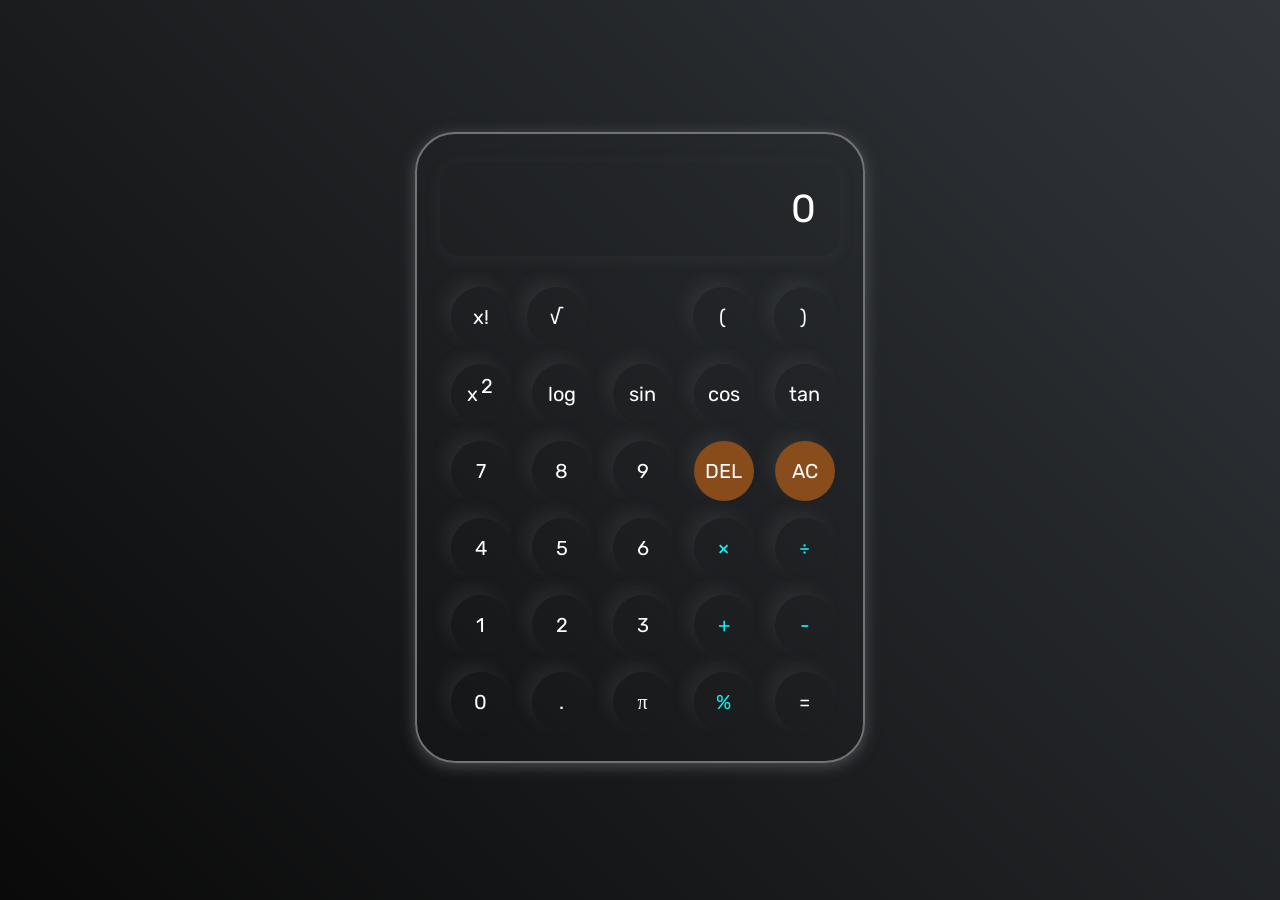
==== Calculator_Abhi/index.html @ d4b333bd "Add files via upload" ====
<!DOCTYPE html>
<html lang="en">

<head>
    <meta charset="UTF-8">
    <meta name="viewport" content="width=device-width, initial-scale=1.0">
    <title>Scientific Calculator Created By Abhijit</title>
  
        <link rel="stylesheet " href="style.css">
</head>
   


<body>

    <div class="Calculator">
        <div class="display">
            <input id="screen" class="myinput"type="text" placeholder="0">
        </div>

       
           

            <div class="abhi">
                <div class="grid-container">
                    <div class="left-column">
                    <button onclick="fact()">x!</button>
                    <button onclick="sqrt()" style="margin-left: 8px;">√</button>
                    </div>
                    <div class="right-column">
                      
                    <button class="btn">(</button>
                    &nbsp;
                    <button class="btn">)</button>
                    
                </div>
                </div>
                <div>
                    <button onclick="pow()">x <span style="position: relative; bottom: .4em; right: .1em;">2</span>
                    </button>
                <button onclick="log()">log</button>
                <button onclick="sin()">sin</button>
                
                <button onclick="cos()">cos</button>
                <button onclick="tan()">tan</button>
            </div>
          
            <div>
               
                
                <button class="btn">7</button>
                <button class="btn">8</button>
                <button class="btn">9</button>
                <button id="ce" onclick="backspc()"class="del">DEL</button>
                <button id="ac" onclick="screen.value=''"class="ac">AC</button>
               
            </div>

            <div>
                
                
                <button class="btn">4</button>
                <button class="btn">5</button>
                <button class="btn">6</button>
                <button class="btn"id="gadai">×</button>
                <button class="btn"id="gadai">÷</button>
            </div>

            <div>
                <button class="btn">1</button>
                <button class="btn">2</button>
                <button class="btn">3</button>
                <button class="btn"id="gadai">+</button>
                <button class="btn"id="gadai">-</button>
            </div>

            <div>
                <button class="btn">0</button>
                <button class="btn">.</button>
                <button onclick="pi()">π</button>
                
                <button class="btn"id="gadai">%</button>
                <button id="eval" onclick="screen.value=eval(screen.value)">=</button>
                
            </div>
        </div>
    </div>

<script src="script.js">
</script>
</body>
</html>
---- Calculator_Abhi/style.css ----
@import url('https://fonts.googleapis.com/css2?family=Quicksand:wght@300&family=Roboto+Mono&family=Rubik:wght@500&display=swap');
*{
    margin: 0;
    padding: 0;
    box-sizing: border-box;
    font-family: Rubik;
    
   }
   body{
    width: 100%;
    height: 100vh;
    display: flex;
    justify-content: center;
    align-items: center;
    background: linear-gradient(45deg, #0a0a0a , #31353a);
   }
   .Calculator{
    border: 2px solid #717377;
    box-shadow: 0px 3px 15px rgba(113,115,119,0.6);
    border-radius: 40px;
    background: transparent;
    margin-bottom: 6px;
   }
   .display{
    padding: 13px;
    padding-top: 10px;
   }
    .abhi{
        padding-left: 25px;
        padding-bottom: 20px;
        
    
    }
    
   
   input{
    width: 400px;
    border:none;
    padding: 24px;
    margin:10px;
    margin-top: 18px;
    box-shadow: 0px 3px 15px rgba(84,84,84,0.2);
    font-size: 39px;
    cursor: pointer;
    text-align: right;
    background: transparent;
    border-radius: 20px;
    color: white;

   }
   .myinput::placeholder{
    color: #ffffff;
   }
   
   button{
   
    border: none;
    width: 60px;
    height: 60px;
    margin: 8.5px;
    border-radius: 50%;
    background: transparent;
    color: white;
    font-size: 20px;
    box-shadow:-8px -8px 15px rgba(116, 113, 113, 0.15) ;
    cursor: pointer;
   }
   button:hover {
        box-shadow: inset -3px -3px 3px rgba(255,255,255,0.2) ,
            inset -3px -3px 4px  rgba(255,255,255,0.2);
        
    }
   .del ,.ac{
    background-color: #fb7c147a;
    
   
   }
   
.grid-container {
    display: grid;
    grid-template-columns: repeat(2, 1fr); /* Two columns of equal width */
    gap: 63px; /* Adjust the gap between the columns as needed */
}

.left-column,
.right-column {
    display: flex;
    flex-direction: row;
   
}
#gadai{
    color: rgb(18, 241, 241);
}
@media screen and (min-width : 385px) and (max-width:463px)
{ 
    input {
        width: 95%;
        font-size: 20px;
        padding-right: 10px;
    }
    button {
        width: 60px;
        height: 60px;
        font-size: 14px;
    }
    .display {
        padding: 8px;
    }
    .grid-container {
        grid-template-columns: repeat(0, 1fr);
        gap: 70px;
    }
    .abhi {
        padding: 10px;
        
      
    }
    .right-column{
        gap: 0px;
        margin-left: 2px;
    }
    button {
        margin: 4px;
    }
    .Calculator {
        border-radius: 40px;
      padding-bottom: 17px;
      padding-top: 17px;
      
    
    }
    .btn {
        font-size: 18px;
    }
}
@media (max-width: 384px) {
    .Calculator {
      
     
        border: none;
        border-radius: 0;
        padding-left: 10px;
    }
    
    input {
        width: 96%;
        font-size: 18px;
   margin-left: 0px;
   padding-left: 0px;
       
    }

    button {
        width: 40px;
        height: 40px;
        font-size: 12px;
        margin: 4px;
    }

    .display {
        padding: 8px;
    }

    .grid-container {
        grid-template-columns: repeat(0, 1fr);
        gap: 50px;
    }

    .abhi {
        padding: 10px;
    }

    .right-column {
        gap: 0px;
        margin-left: 2px;
    }

    .Calculator {
        border-radius: 30px;
        padding-bottom: 10px;
        padding-top: 40px;
    }

    .btn {
        font-size: 15px;
    }
}
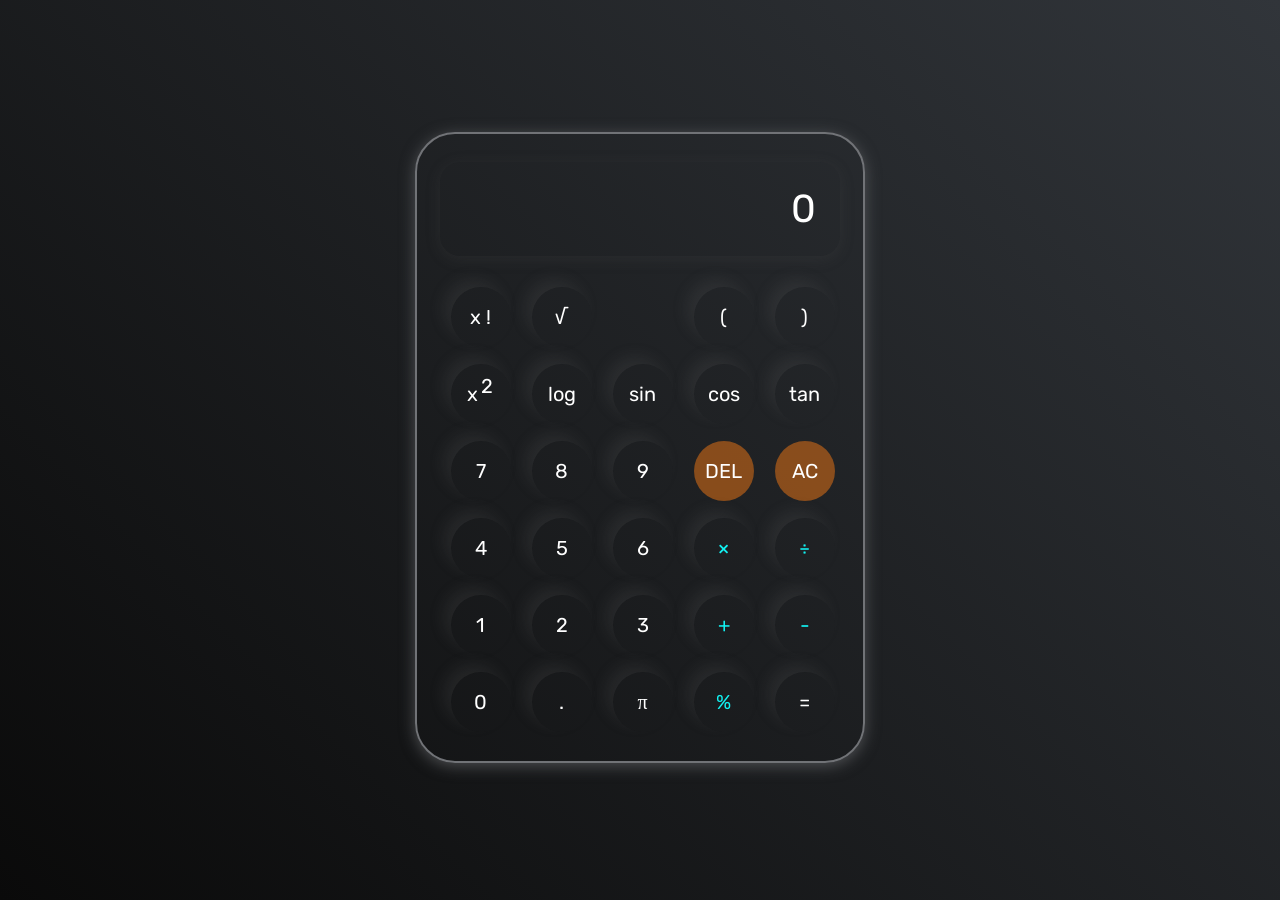
==== commit 078f7051: "Update index.html" ====
--- a/Calculator_Abhi/index.html
+++ b/Calculator_Abhi/index.html
@@ -22,7 +22,7 @@
            
 
             <div class="abhi">
-                <div class="grid-container">
+                <!-- <div class="grid-container">
                     <div class="left-column">
                     <button onclick="fact()">x!</button>
                     <button onclick="sqrt()" style="margin-left: 8px;">√</button>
@@ -34,7 +34,16 @@
                     <button class="btn">)</button>
                     
                 </div>
-                </div>
+                </div> -->
+                <div>
+                    <button onclick="fact()">x !
+                    </button>
+                <button onclick="sqrt()">√</button>
+                <button style="color: transparent;box-shadow: none;">sin</button>
+                
+                <button class="btn">(</button>
+                <button class="btn">)</button>
+            </div>
                 <div>
                     <button onclick="pow()">x <span style="position: relative; bottom: .4em; right: .1em;">2</span>
                     </button>
@@ -51,8 +60,8 @@
                 <button class="btn">7</button>
                 <button class="btn">8</button>
                 <button class="btn">9</button>
-                <button id="ce" onclick="backspc()"class="del">DEL</button>
-                <button id="ac" onclick="screen.value=''"class="ac">AC</button>
+                <button id="ce" onclick="backspc()"class="del" style="box-shadow: none;">DEL</button>
+                <button id="ac" onclick="screen.value=''"class="ac"style="box-shadow: none;">AC</button>
                
             </div>
 
@@ -80,7 +89,7 @@
                 <button onclick="pi()">π</button>
                 
                 <button class="btn"id="gadai">%</button>
-                <button id="eval" onclick="screen.value=eval(screen.value)">=</button>
+                <button id="eval" onclick="equals()">=</button>
                 
             </div>
         </div>
@@ -89,4 +98,4 @@
 <script src="script.js">
 </script>
 </body>
-</html>+</html>
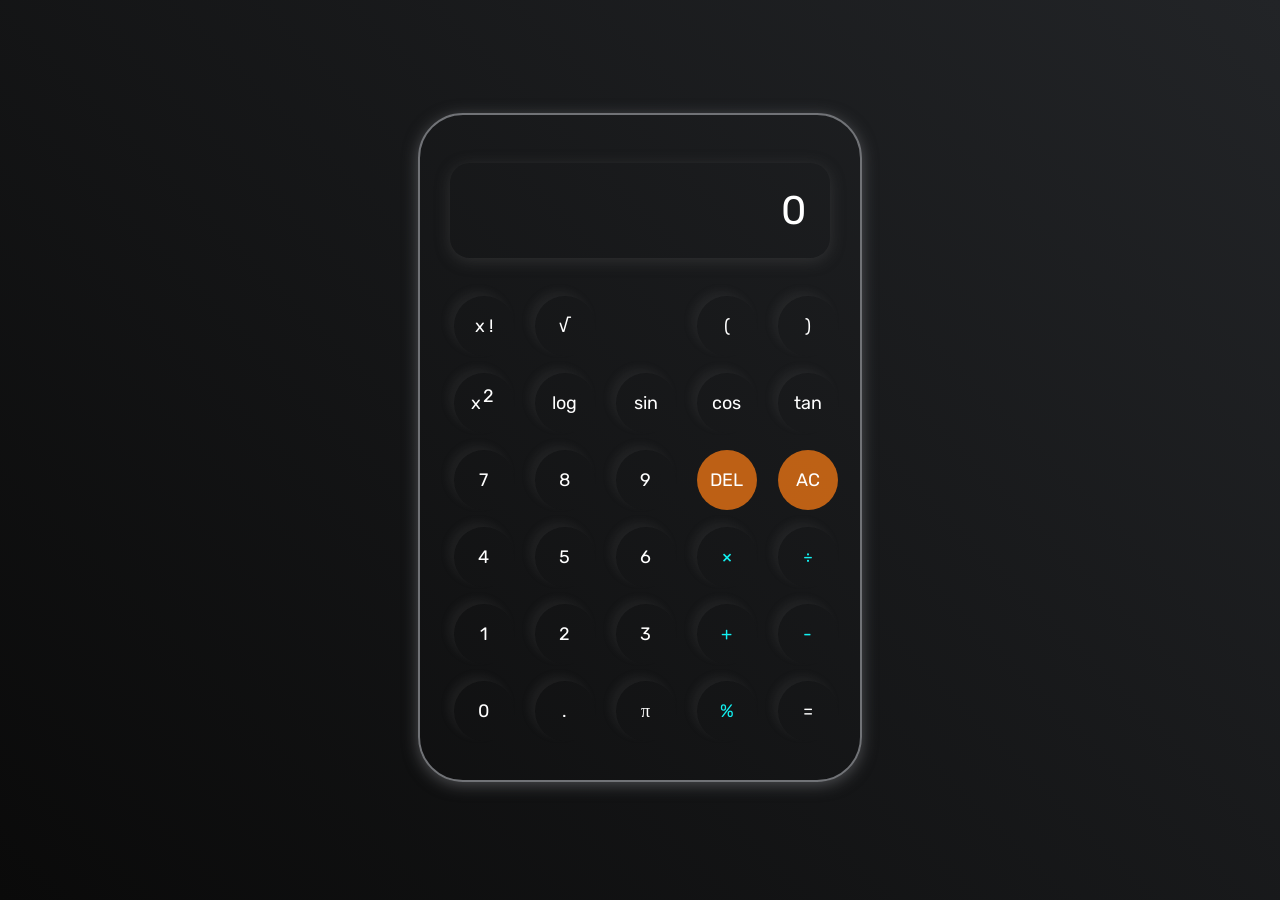
==== commit cd0e2241: "Update index.html" ====
--- a/Calculator_Abhi/index.html
+++ b/Calculator_Abhi/index.html
@@ -3,7 +3,10 @@
 
 <head>
     <meta charset="UTF-8">
-    <meta name="viewport" content="width=device-width, initial-scale=1.0">
+   <meta name="title" content="Online Calculator App - Free & Easy to Use">
+<meta name="description" content="A free online calculator app hosted on GitHub that helps you with basic calculations. Built with HTML and CSS.">
+<meta name="keywords" content="Calculator, Online Calculator, Free Calculator, HTML Calculator, CSS Calculator">
+
     <title>Scientific Calculator Created By Abhijit</title>
   
         <link rel="stylesheet " href="style.css">
--- a/Calculator_Abhi/style.css
+++ b/Calculator_Abhi/style.css
@@ -12,35 +12,37 @@
     display: flex;
     justify-content: center;
     align-items: center;
-    background: linear-gradient(45deg, #0a0a0a , #31353a);
+    background: linear-gradient(45deg, #0a0a0a , #222427);
    }
    .Calculator{
     border: 2px solid #717377;
     box-shadow: 0px 3px 15px rgba(113,115,119,0.6);
-    border-radius: 40px;
+    border-radius: 45px;
     background: transparent;
     margin-bottom: 6px;
+    padding-bottom: 10px;
+    
+
    }
    .display{
-    padding: 13px;
-    padding-top: 10px;
+    padding: 20px;
+    padding-top: 30px;
    }
     .abhi{
         padding-left: 25px;
         padding-bottom: 20px;
-        
-    
+
     }
     
    
    input{
-    width: 400px;
+    width: 380px;
     border:none;
     padding: 24px;
     margin:10px;
     margin-top: 18px;
-    box-shadow: 0px 3px 15px rgba(84,84,84,0.2);
-    font-size: 39px;
+    box-shadow: 0px 3px 15px rgba(84,84,84,0.4);
+    font-size: 40px;
     cursor: pointer;
     text-align: right;
     background: transparent;
@@ -61,42 +63,58 @@
     border-radius: 50%;
     background: transparent;
     color: white;
-    font-size: 20px;
-    box-shadow:-8px -8px 15px rgba(116, 113, 113, 0.15) ;
+    font-size: 18px;
+    box-shadow:-6px -5px 9px #7471711f ;
     cursor: pointer;
    }
    button:hover {
         box-shadow: inset -3px -3px 3px rgba(255,255,255,0.2) ,
-            inset -3px -3px 4px  rgba(255,255,255,0.2);
+            inset -3px -3px 2px  rgba(255,255,255,0.2);
         
     }
+    button:focus, button:active {
+        outline: none;
+        -webkit-tap-highlight-color: transparent; /* For older versions of iOS */
+    }
    .del ,.ac{
-    background-color: #fb7c147a;
-    
-   
-   }
-   
-.grid-container {
+    background-color: #fb7c14ba;
+    
+   
+   }
+   
+ /* .grid-container {
     display: grid;
-    grid-template-columns: repeat(2, 1fr); /* Two columns of equal width */
-    gap: 63px; /* Adjust the gap between the columns as needed */
-}
-
-.left-column,
+    grid-template-columns: repeat(2, 1fr); 
+    gap: 63px; 
+}  */
+
+/* .left-column,
 .right-column {
     display: flex;
     flex-direction: row;
    
-}
+} */
 #gadai{
     color: rgb(18, 241, 241);
 }
-@media screen and (min-width : 385px) and (max-width:463px)
+@media screen and (max-width:668px){
+    button{
+        font-size: 16px;
+    }
+    
+}
+@media screen and (min-width : 384px) and (max-width:463px)
 { 
     input {
         width: 95%;
-        font-size: 20px;
-        padding-right: 10px;
+        font-size: 24px;
+       /* height: 8vh; */
+       padding-right: 10px;
+       
+     
+    }
+    .abhi{
+        padding: 10px;
     }
     button {
         width: 60px;
@@ -110,22 +128,16 @@
         grid-template-columns: repeat(0, 1fr);
         gap: 70px;
     }
-    .abhi {
-        padding: 10px;
-        
-      
-    }
-    .right-column{
-        gap: 0px;
-        margin-left: 2px;
-    }
+    
+    
     button {
         margin: 4px;
     }
     .Calculator {
         border-radius: 40px;
-      padding-bottom: 17px;
-      padding-top: 17px;
+       /* padding-left: 14px; */
+      padding-bottom: 20px;
+      padding-top: 40px;
       
     
     }
@@ -133,7 +145,8 @@
         font-size: 18px;
     }
 }
-@media (max-width: 384px) {
+@media (max-width: 383px) {
+    
     .Calculator {
       
      
@@ -144,7 +157,7 @@
     
     input {
         width: 96%;
-        font-size: 18px;
+        font-size: 20px;
    margin-left: 0px;
    padding-left: 0px;
        
